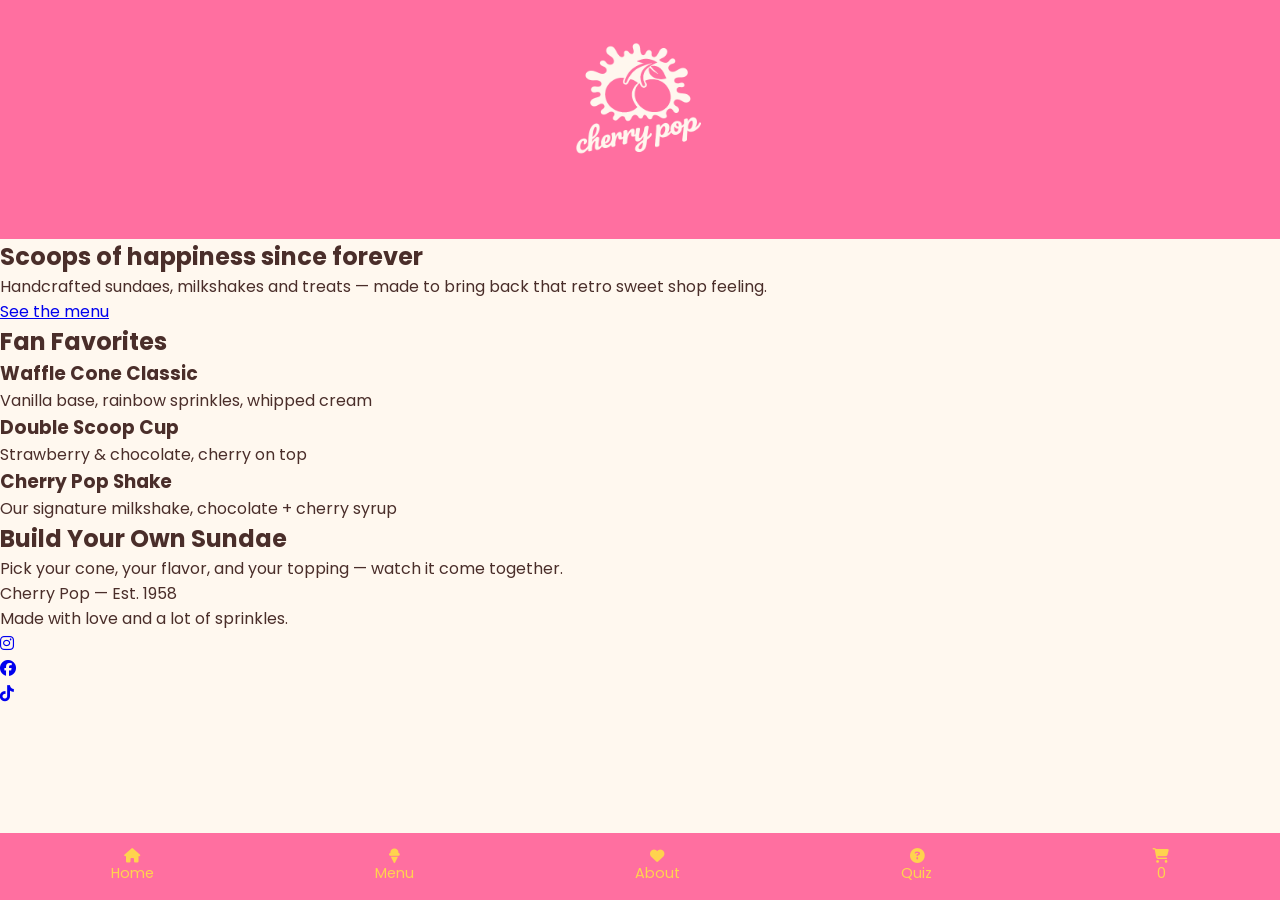
==== index.html @ 0ee55628 "feat: restructure nav for mobile bottom bar and style header - Updated nav HTML across all 5 pages: " ====
<!DOCTYPE html>
<html lang="en">
<head>
    <meta charset="UTF-8">
    <meta name="viewport" content="width=device-width, initial-scale=1.0">
    
    <title>Cherry Pop</title>

    <link rel="preconnect" href="https://fonts.googleapis.com">
    <link rel="preconnect" href="https://fonts.gstatic.com" crossorigin>
    <link href="https://fonts.googleapis.com/css2?family=Pacifico&family=Poppins:ital,wght@0,100;0,200;0,300;0,400;0,500;0,600;0,700;0,800;0,900;1,100;1,200;1,300;1,400;1,500;1,600;1,700;1,800;1,900&display=swap" rel="stylesheet">

    <link rel="stylesheet" href="https://cdnjs.cloudflare.com/ajax/libs/font-awesome/6.5.0/css/all.min.css">
    <link rel="stylesheet" href="style.css">
</head>
<body>
    <header>
        <img id="logo" src="assets/logo-cherry-pop-stencil.png" alt="Cherry Pop logo">

        <nav>
            <ul>
                <li>
                    <a href="index.html" class="active">
                        <i class="fa-solid fa-house"></i>
                        <span>Home</span>
                    </a>
                </li>
                <li>
                    <a href="menu.html" class="active">
                        <i class="fa-solid fa-ice-cream"></i>
                        <span>Menu</span>
                    </a>
                </li>
                <li>
                    <a href="about.html" class="active">
                        <i class="fa-solid fa-heart"></i>
                        <span>About</span>
                    </a>
                </li>
                <li>
                    <a href="quiz.html" class="active">
                        <i class="fa-solid fa-circle-question"></i>
                        <span>Quiz</span>
                    </a>
                </li>
                <li>
                    <a href="cart.html" class="cart-link active">
                        <i class="fa-solid fa-cart-shopping"></i>
                        <span id="cart-count">0</span>
                    </a>
                </li>
            </ul>
        </nav>
    </header>

    <main>
        <section class="hero">
            <h1>Scoops of happiness since forever</h1>

            <p>Handcrafted sundaes, milkshakes and treats — made to bring back that retro sweet shop feeling.</p>

            <a href="menu.html" class="cta-button">See the menu</a>
        </section>

        <section class="featured-products">
            <h2>Fan Favorites</h2>

            <div class="product-grid">
                <article class="product-card">
                    <h3>Waffle Cone Classic</h3>
                    <p>Vanilla base, rainbow sprinkles, whipped cream</p>
                </article>

                <article class="product-card">
                    <h3>Double Scoop Cup</h3>
                    <p>Strawberry & chocolate, cherry on top</p>
                </article>

                <article class="product-card">
                    <h3>Cherry Pop Shake</h3>
                    <p>Our signature milkshake, chocolate + cherry syrup</p>
                </article>
            </div>
        </section>

        <section class="sundae-builder">
            <h2>Build Your Own Sundae</h2>
            <p>Pick your cone, your flavor, and your topping — watch it come together.</p>

            <div id="sundae-builder-area"></div>
        </section>
    </main>

    <footer>
        <p>Cherry Pop — Est. 1958</p>
        <p>Made with love and a lot of sprinkles.</p>

        <ul class="social-media">
            <li><a href="#"><i class="fa-brands fa-instagram"></i></a></li>
            <li><a href="#"><i class="fa-brands fa-facebook"></i></a></li>
            <li><a href="#"><i class="fa-brands fa-tiktok"></i></a></li>
        </ul>
    </footer>

    <script src="script.js"></script>
</body>
</html>
---- style.css ----
:root {
    --color-pink: #FF6FA0;
    --color-yellow: #FFD34E;
    --color-mint: #4ECDC4;
    --color-cherry: #E8432F;
    --color-cream: #FFF8EF;
    --color-brown: #4A2E2A;

    --font-heading: 'Pacifico', cursive;
    --font-body: 'Poppins', sans-serif;

    --space-xs: 0.5rem;
    --space-sm: 1rem;
    --space-md: 1.5rem;
    --space-lg: 2.5rem;
    --space-xl: 4rem;
}

* {
    margin: 0;
    padding: 0;
    box-sizing: border-box;
}

body {
    padding-bottom: 4.5rem;
    font-family: var(--font-body);
    color: var(--color-brown);
    background-color: var(--color-cream);
}

header {
    background-color: var(--color-pink);
    padding: var(--space-sm);
    text-align: center;
}

#logo {
    width: 12.5rem;
    height: auto;
}

nav {
    position: fixed;
    bottom: 0;
    left: 0;
    z-index: 100;
    width: 100%;
    padding: var(--space-sm) 0;
    background-color: var(--color-pink);
}

nav ul {
    display: flex;
    justify-content: space-around;
    list-style: none;
}

nav ul li a {
    display: flex;
    flex-direction: column;
    align-items: center;
    color: var(--color-cream);
    font-size: 0.9rem;
    text-decoration: none;
}

nav ul li a.active {
    color: var(--color-yellow);
}
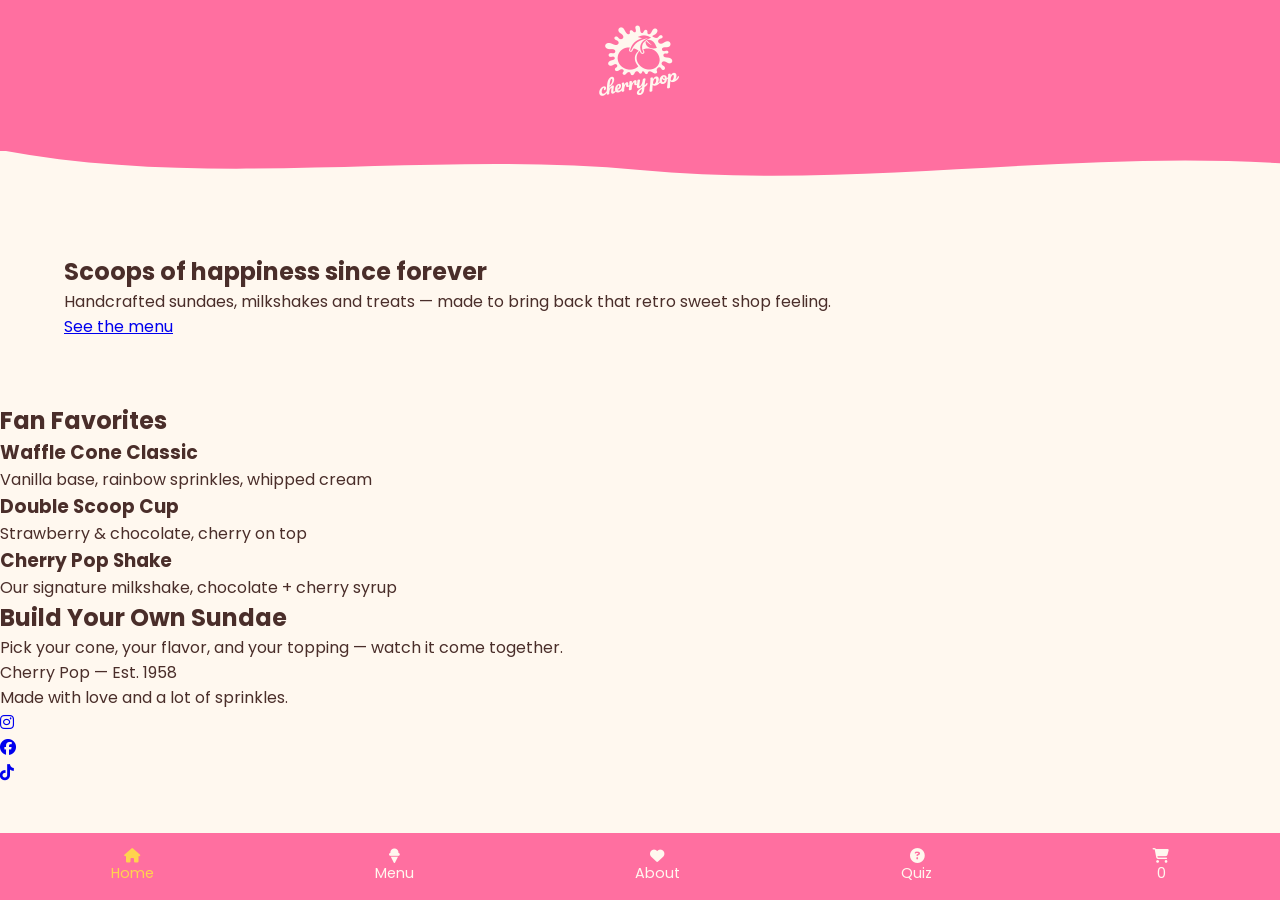
==== commit 9bc14f97: "feat: add header wave and adjust logo size - Added SVG wave decoration to the bottom edge of the hea" ====
--- a/index.html
+++ b/index.html
@@ -26,25 +26,25 @@
                     </a>
                 </li>
                 <li>
-                    <a href="menu.html" class="active">
+                    <a href="menu.html">
                         <i class="fa-solid fa-ice-cream"></i>
                         <span>Menu</span>
                     </a>
                 </li>
                 <li>
-                    <a href="about.html" class="active">
+                    <a href="about.html">
                         <i class="fa-solid fa-heart"></i>
                         <span>About</span>
                     </a>
                 </li>
                 <li>
-                    <a href="quiz.html" class="active">
+                    <a href="quiz.html">
                         <i class="fa-solid fa-circle-question"></i>
                         <span>Quiz</span>
                     </a>
                 </li>
                 <li>
-                    <a href="cart.html" class="cart-link active">
+                    <a href="cart.html" class="cart-link">
                         <i class="fa-solid fa-cart-shopping"></i>
                         <span id="cart-count">0</span>
                     </a>
@@ -52,6 +52,10 @@
             </ul>
         </nav>
     </header>
+
+    <svg class="header-wave" viewBox="0 0 1440 60" preserveAspectRatio="none">
+        <path d="M0,0 C240,60 480,0 720,30 C960,60 1200,0 1440,20 L1440,0 L0,0 Z" fill="currentColor"></path>
+    </svg>
 
     <main>
         <section class="hero">
--- a/style.css
+++ b/style.css
@@ -31,13 +31,21 @@
 
 header {
     background-color: var(--color-pink);
-    padding: var(--space-sm);
+    padding: var(--space-xs);
     text-align: center;
 }
 
 #logo {
-    width: 12.5rem;
+    width: 8rem;
     height: auto;
+}
+
+.header-wave {
+    width: 100%;
+    display: block;
+    height: 40px;
+    color: var(--color-pink);
+    margin-top: -1px;
 }
 
 nav {
@@ -67,4 +75,8 @@
 
 nav ul li a.active {
     color: var(--color-yellow);
+}
+
+.hero {
+    padding: var(--space-xl);
 }
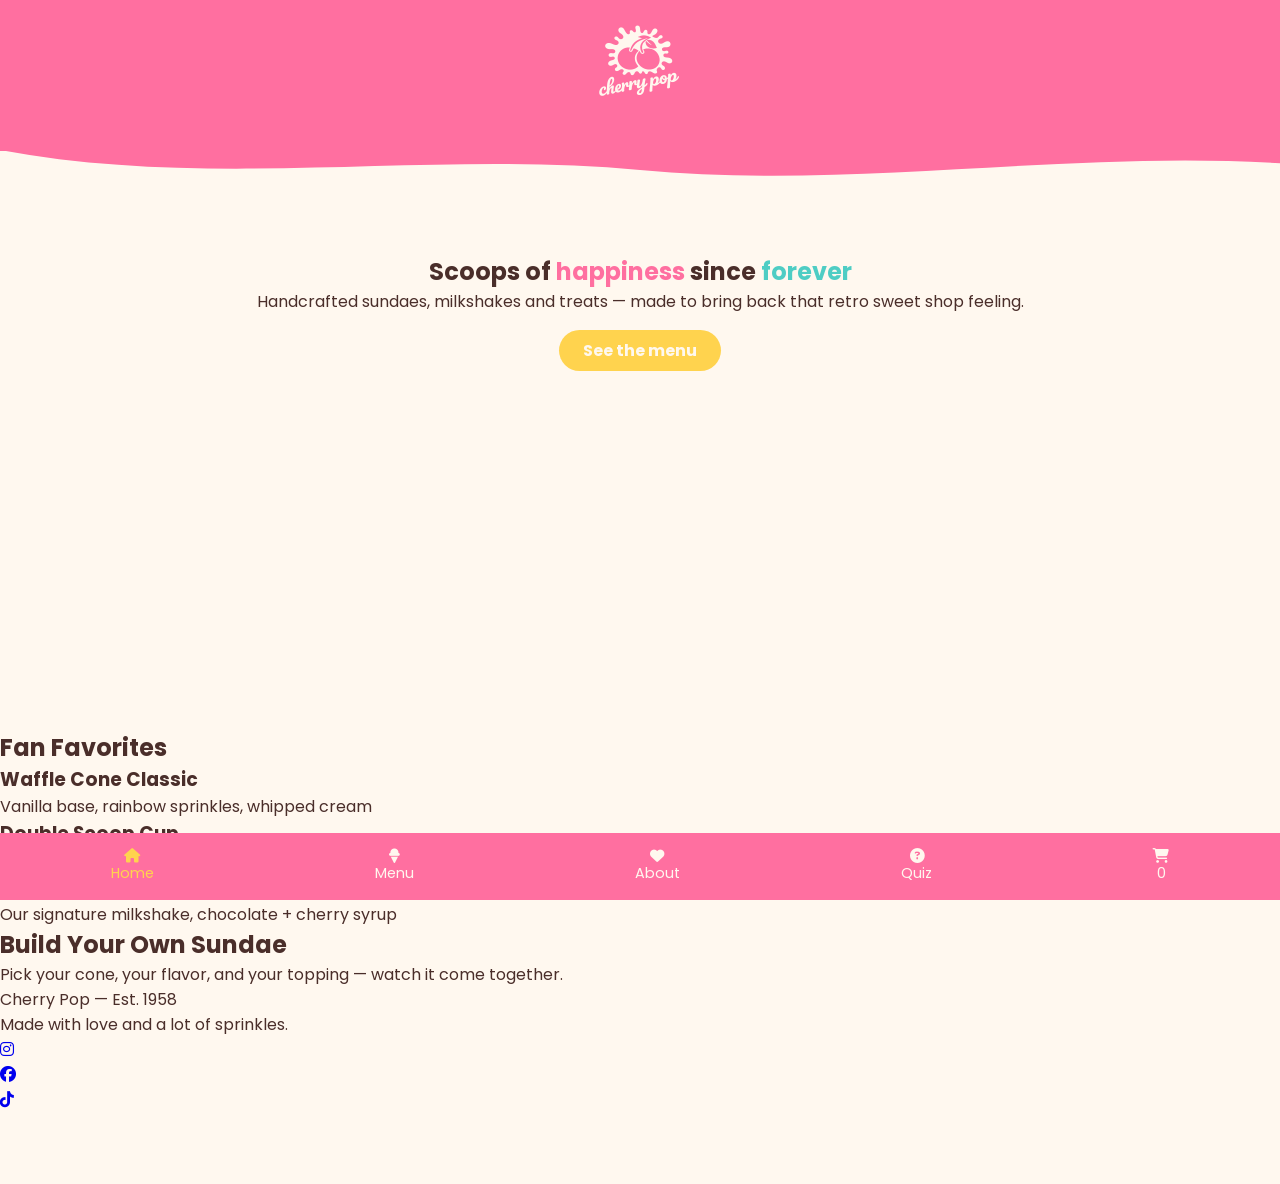
==== commit ed313610: "feat: style Hero section - Replaced background banner image with colored highlight words in the h1 (" ====
--- a/index.html
+++ b/index.html
@@ -59,7 +59,7 @@
 
     <main>
         <section class="hero">
-            <h1>Scoops of happiness since forever</h1>
+            <h1>Scoops of <span class="text-pink">happiness</span> since <span class="text-mint">forever</span></h1>
 
             <p>Handcrafted sundaes, milkshakes and treats — made to bring back that retro sweet shop feeling.</p>
 
--- a/style.css
+++ b/style.css
@@ -15,6 +15,11 @@
     --space-lg: 2.5rem;
     --space-xl: 4rem;
 }
+
+.text-pink { color: var(--color-pink); }
+.text-mint { color: var(--color-mint); }
+.text-yellow { color: var(--color-yellow); }
+.text-cherry { color: var(--color-cherry); }
 
 * {
     margin: 0;
@@ -78,5 +83,18 @@
 }
 
 .hero {
-    padding: var(--space-xl);
+    padding: var(--space-xl) var(--space-sm);
+    min-height: 60vh;
+    text-align: center;
+}
+
+.cta-button {
+    display: inline-block;
+    padding: var(--space-xs) var(--space-md);
+    margin-top: var(--space-sm);
+    border-radius: 999px;
+    color: var(--color-cream);
+    font-weight: bold;
+    text-decoration: none;
+    background-color: var(--color-yellow);
 }
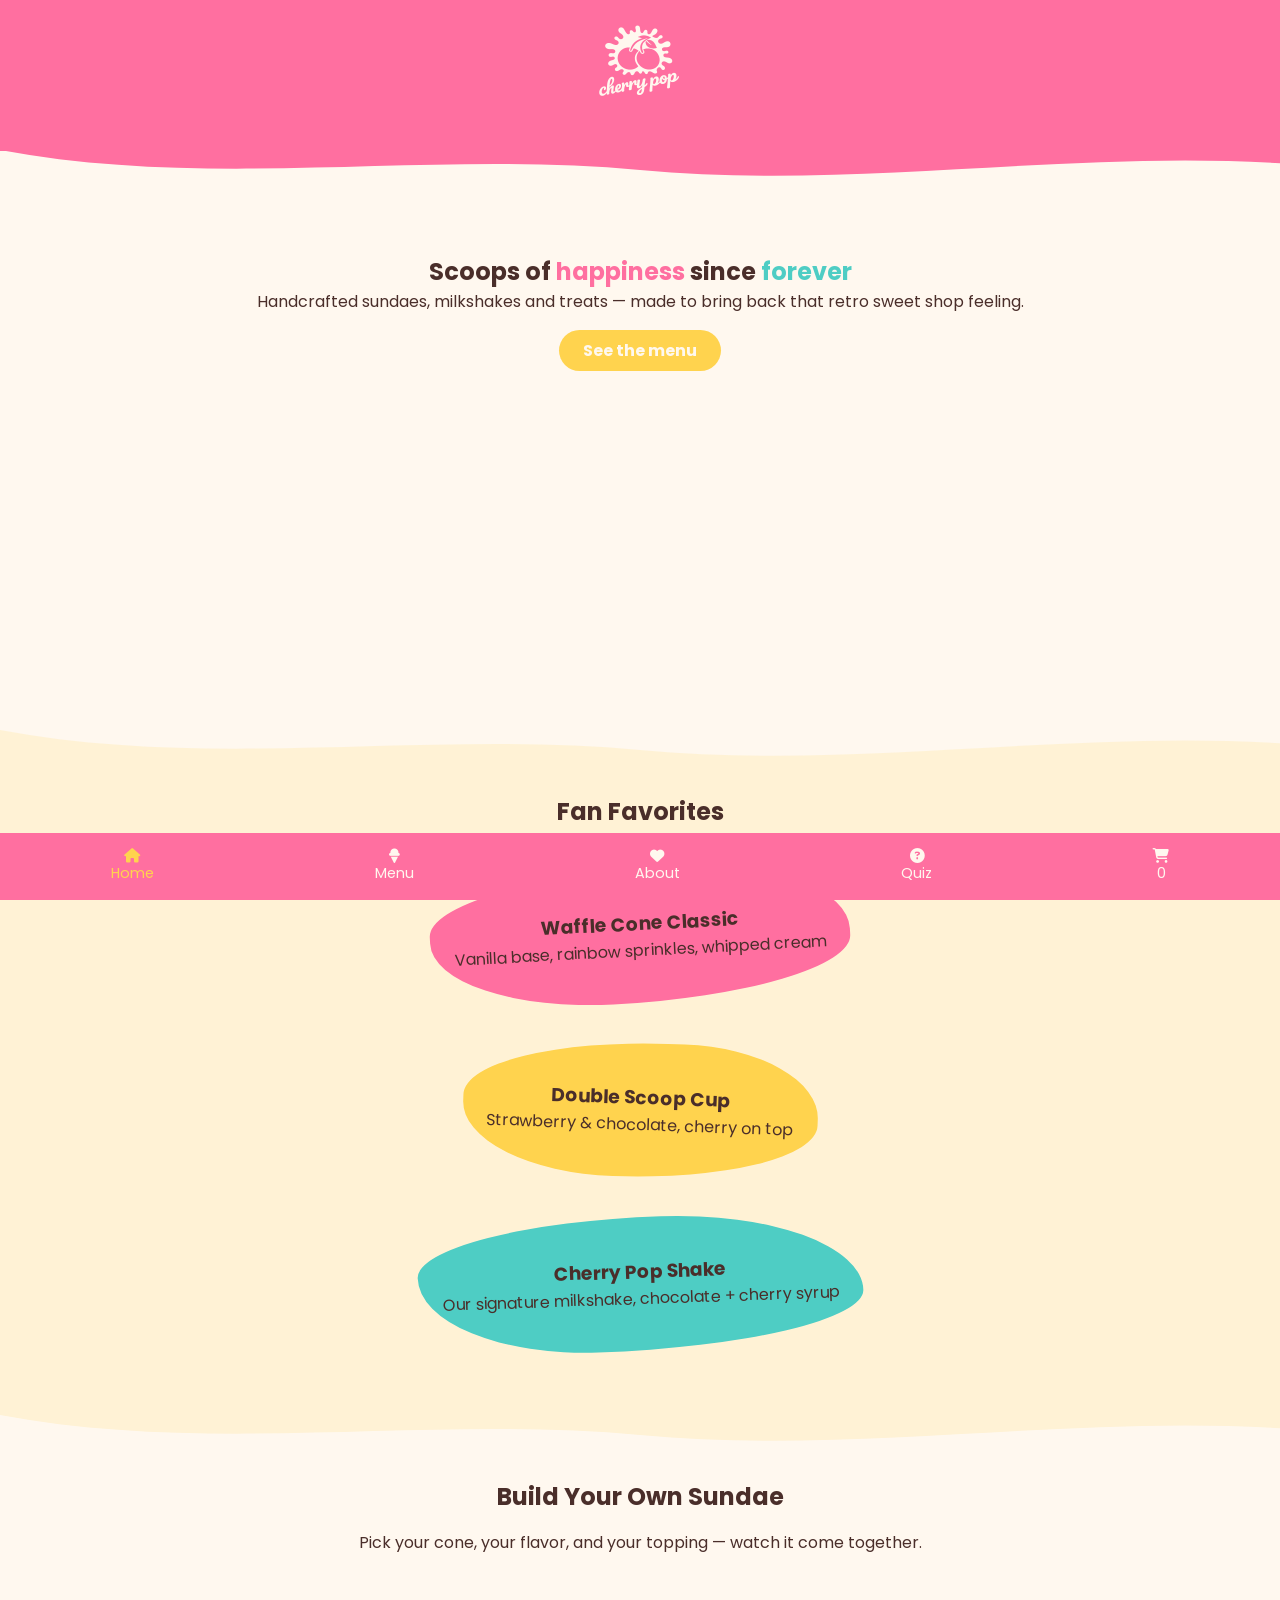
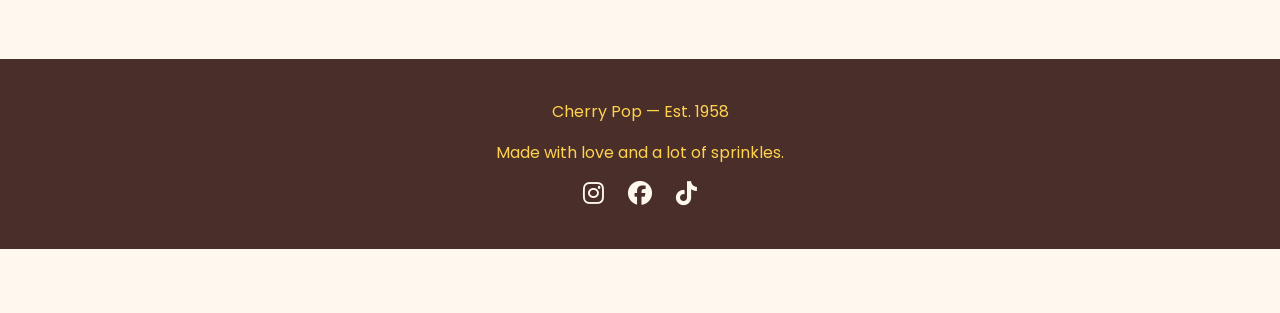
==== commit abef98ee: "feat: add wave dividers between Home sections - Added --color-cream-alt variable (subtle warm variat" ====
--- a/index.html
+++ b/index.html
@@ -66,6 +66,10 @@
             <a href="menu.html" class="cta-button">See the menu</a>
         </section>
 
+        <svg class="section-wave section-wave--cream" viewBox="0 0 1440 60" preserveAspectRatio="none">
+            <path d="M0,0 C240,60 480,0 720,30 C960,60 1200,0 1440,20 L1440,0 L0,0 Z" fill="currentColor"></path>
+        </svg>
+
         <section class="featured-products">
             <h2>Fan Favorites</h2>
 
@@ -86,6 +90,10 @@
                 </article>
             </div>
         </section>
+
+        <svg class="section-wave section-wave--cream-alt" viewBox="0 0 1440 60" preserveAspectRatio="none">
+            <path d="M0,0 C240,60 480,0 720,30 C960,60 1200,0 1440,20 L1440,0 L0,0 Z" fill="currentColor"></path>
+        </svg>
 
         <section class="sundae-builder">
             <h2>Build Your Own Sundae</h2>
--- a/style.css
+++ b/style.css
@@ -5,6 +5,7 @@
     --color-cherry: #E8432F;
     --color-cream: #FFF8EF;
     --color-brown: #4A2E2A;
+    --color-cream-alt: color-mix(in srgb, var(--color-cream) 92%, var(--color-yellow) 18%);
 
     --font-heading: 'Pacifico', cursive;
     --font-body: 'Poppins', sans-serif;
@@ -28,11 +29,28 @@
 }
 
 body {
-    padding-bottom: 4.5rem;
+    padding-bottom: 4rem;
     font-family: var(--font-body);
     color: var(--color-brown);
     background-color: var(--color-cream);
 }
+
+.section-wave {
+    display: block;
+    width: 100%;
+    height: 40px;
+    margin-bottom: -40px;
+}
+
+.section-wave--cream-alt {
+    color: var(--color-cream-alt);
+}
+
+.section-wave--cream {
+    color: var(--color-cream);
+}
+
+/* ===== HEADER & NAV ===== */
 
 header {
     background-color: var(--color-pink);
@@ -82,6 +100,8 @@
     color: var(--color-yellow);
 }
 
+/* ===== HOME - HERO ===== */
+
 .hero {
     padding: var(--space-xl) var(--space-sm);
     min-height: 60vh;
@@ -97,4 +117,344 @@
     font-weight: bold;
     text-decoration: none;
     background-color: var(--color-yellow);
-}+}
+
+.featured-products {
+    padding: var(--space-xl) var(--space-sm);
+    background-color: var(--color-cream-alt);
+    text-align: center;
+}
+
+.featured-products h2 {
+    margin-bottom: var(--space-lg);
+}
+
+.product-grid {
+    display: flex;
+    flex-direction: column;
+    align-items: center;
+    gap: var(--space-lg);
+}
+
+.product-card {
+    max-width: 75%;
+    padding: var(--space-lg) var(--space-md);
+    text-align: center;
+}
+
+.product-card:nth-child(1) {
+    background-color: var(--color-pink);
+    border-radius: 60% 40% 60% 45% / 45% 55% 45% 55%;
+    transform: rotate(-3deg);
+}
+
+.product-card:nth-child(2) {
+    background-color: var(--color-yellow);
+    border-radius: 60% 40% 60% 45% / 45% 55% 45% 55%;
+    transform: rotate(2deg);
+}
+
+.product-card:nth-child(3) {
+    background-color: var(--color-mint);
+    border-radius: 55% 45% 60% 40% / 40% 60% 40% 60%;
+    transform: rotate(-2deg);
+}
+
+.sundae-builder {
+    padding: var(--space-xl) var(--space-sm);
+    text-align: center;
+}
+
+.sundae-builder h2 {
+    margin-bottom: var(--space-sm);
+}
+
+.sundae-builder p {
+    margin-bottom: var(--space-lg);
+}
+
+/* ===== MENU PAGE ===== */
+
+.menu {
+    padding: var(--space-xl) var(--space-sm);
+    text-align: center;
+}
+
+.menu h1 {
+    margin-bottom: var(--space-lg);
+}
+
+.filter-buttons {
+    display: flex;
+    flex-wrap: wrap;
+    justify-content: center;
+    gap: var(--space-xs);
+    margin-bottom: var(--space-lg);
+}
+
+.filter-buttons button {
+    padding: var(--space-xs) var(--space-sm);
+    border: none;
+    border-radius: 999px;
+    background-color: var(--color-mint);
+    color: var(--color-cream);
+    font-weight: bold;
+    cursor: pointer;
+}
+
+.menu .product-grid {
+    display: flex;
+    flex-direction: column;
+    gap: var(--space-md);
+}
+
+.menu .product-card {
+    border-radius: 1rem;
+    padding: var(--space-md);
+    text-align: left;
+    transform: none;
+}
+
+.menu .product-card[data-category="cones"] {
+    background-color: color-mix(in srgb, var(--color-pink) 20%, white);
+}
+
+.menu .product-card[data-category="cups"] {
+    background-color: color-mix(in srgb, var(--color-yellow) 20%, white);
+}
+
+.menu .product-card[data-category="shakes"] {
+    background-color: color-mix(in srgb, var(--color-mint) 20%, white);
+}
+
+.price {
+    font-weight: bold;
+    margin-top: var(--space-xs);
+    color: var(--color-cherry);
+}
+
+.add-to-cart {
+    display: inline-block;
+    width: 100%;
+    margin-top: var(--space-sm);
+    padding: var(--space-xs);
+    border: none;
+    border-radius: 999px;
+    background-color: var(--color-pink);
+    color: var(--color-cream);
+    font-weight: bold;
+    cursor: pointer;
+}
+
+/* ===== ABOUT PAGE ===== */
+
+.about {
+    padding: var(--space-xl) var(--space-sm);
+    text-align: center;
+}
+
+.about h1 {
+    margin-bottom: var(--space-lg);
+}
+
+.about-story {
+    text-align: left;
+    margin-bottom: var(--space-lg);
+}
+
+.about-story p {
+    margin-bottom: var(--space-md);
+    line-height: 1.8;
+}
+
+.timeline {
+    margin-bottom: var(--space-xl);
+}
+
+.timeline h2 {
+    text-align: center;
+    margin-bottom: var(--space-lg);
+}
+
+.timeline-list {
+    display: flex;
+    flex-direction: column;
+    gap: var(--space-lg);
+    padding-left: var(--space-md);
+    list-style: none;
+    border-left: 3px solid var(--color-mint);
+}
+
+.timeline-list li {
+    position: relative;
+}
+
+.timeline-list li::before {
+    content: "";
+    position: absolute;
+    left: -2.075rem;
+    top: 0.10rem;
+    width: 1rem;
+    height: 1rem;
+    border-radius: 50%;
+    background-color: var(--color-mint);
+}
+
+.team {
+    text-align: center;
+}
+
+.team h2 {
+    margin-bottom: var(--space-lg);
+}
+
+.team-grid {
+    display: flex;
+    flex-direction: column;
+    gap: var(--space-lg);
+}
+
+.team-member {
+    padding: var(--space-lg) var(--space-md);
+    border-radius: 1rem;
+}
+
+.team-member:nth-child(1) {
+    background-color: color-mix(in srgb, var(--color-pink) 15%, white);
+}
+
+.team-member:nth-child(2) {
+    background-color: color-mix(in srgb, var(--color-mint) 15%, white);
+}
+
+.team-member img {
+    background-color: var(--color-cream);
+    width: 8rem;
+    height: 8rem;
+    border-radius: 50%;
+    margin-bottom: var(--space-sm);
+}
+
+/* ===== QUIZ PAGE ===== */
+
+.quiz {
+    padding: var(--space-xl) var(--space-sm);
+    text-align: center;
+}
+
+.quiz h1,
+.quiz-question,
+.quiz-question h2 {
+    margin-bottom: var(--space-lg);
+}
+
+.quiz-options {
+    display: flex;
+    flex-direction: column;
+    gap: var(--space-lg);
+}
+
+.quiz-options input[type="radio"] {
+    position: absolute;
+    opacity: 0;
+}
+
+.quiz-options label {
+    display: block;
+    padding: var(--space-sm);
+    border-radius: 1rem;
+    background-color: var(--color-cream);
+    border: 2px solid var(--color-mint);
+    cursor: pointer;
+}
+
+.quiz-options label:has(input:checked) {
+    background-color: var(--color-mint);
+    color: var(--color-cream);
+}
+
+.quiz-form button[type="submit"] {
+    display: block;
+    max-width: 80%;
+    margin: var(--space-lg) auto 0;
+    padding: var(--space-xs) var(--space-sm);
+    border: none;
+    border-radius: 999px;
+    background-color: var(--color-cherry);
+    color: var(--color-cream);
+    font-weight: bold;
+    cursor: pointer;
+}
+
+#quiz-result {
+    margin-top: var(--space-xl);
+    padding: var(--space-lg);
+    border-radius: 1rem;
+    background-color: var(--color-yellow);
+    text-align: center;
+}
+
+/* ===== CART PAGE ===== */
+
+.cart {
+    padding: var(--space-xl) var(--space-sm);
+    text-align: center;
+}
+
+.cart h1 {
+    margin-bottom: var(--space-lg);
+}
+
+#empty-cart-message {
+    padding: var(--space-lg) 0;
+    color: var(--color-brown);
+}
+
+.cart-summary {
+    margin-top: var(--space-lg);
+    padding: var(--space-lg);
+    border-radius: 1rem;
+    background-color: color-mix(in srgb, var(--color-pink) 15%, white);
+}
+
+.cart-summary p {
+    margin-bottom: var(--space-md);
+    font-size: 1.25rem;
+    font-weight: bold;
+}
+
+.cart-summary button {
+    display: block;
+    width: 100%;
+    padding: var(--space-sm);
+    border: none;
+    border-radius: 999px;
+    background-color: var(--color-pink);
+    color: var(--color-cream);
+    font-weight: bold;
+    cursor: pointer;
+}
+
+footer {
+    display: flex;
+    flex-direction: column;
+    align-items: center;
+    gap: var(--space-sm);
+    padding: var(--space-lg) var(--space-sm);
+    text-align: center;
+    background-color: var(--color-brown);
+    color: var(--color-yellow);
+}
+
+.social-media {
+    display: flex;
+    justify-content: center;
+    gap: var(--space-md);
+    list-style-type: none;
+}
+
+.social-media li a i {
+    color: var(--color-cream);
+    font-size: 1.5rem;
+}
+
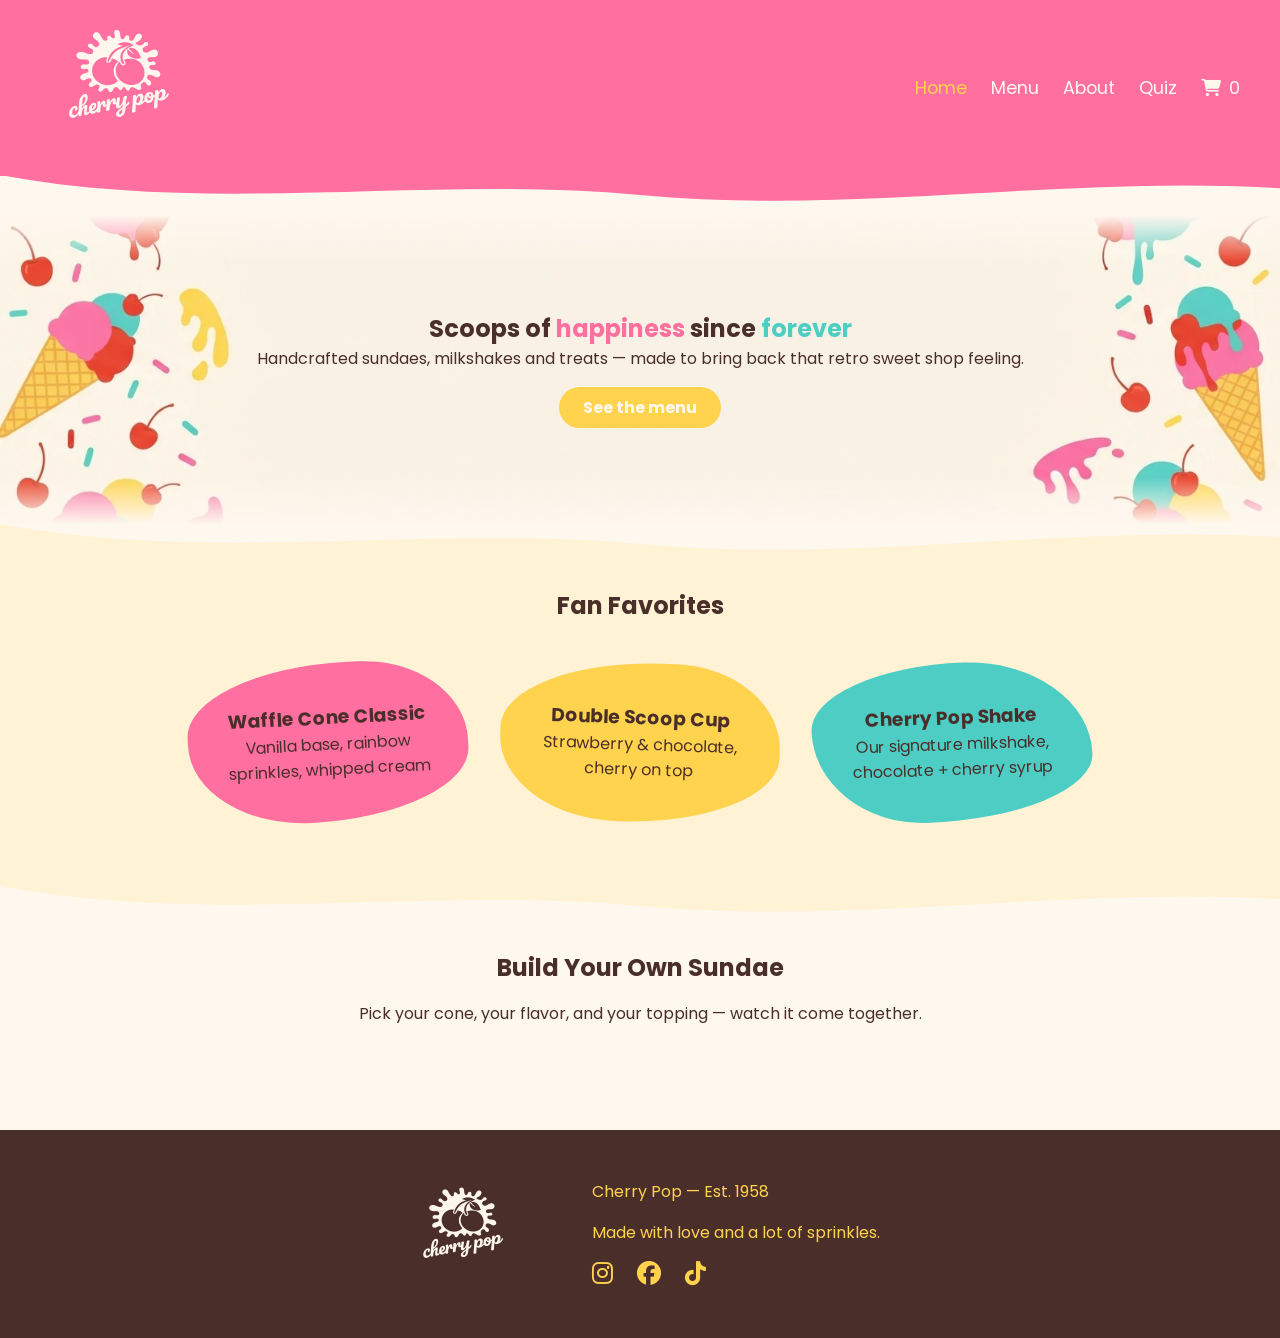
==== commit 5abefa0e: "feat: add desktop styles for Quiz, add logo to footer - Quiz form and result area constrained to max" ====
--- a/index.html
+++ b/index.html
@@ -104,14 +104,17 @@
     </main>
 
     <footer>
-        <p>Cherry Pop — Est. 1958</p>
-        <p>Made with love and a lot of sprinkles.</p>
+        <img src="assets/logo-cherry-pop-stencil.png" alt="Cherry Pop logo" class="footer-logo">
 
-        <ul class="social-media">
-            <li><a href="#"><i class="fa-brands fa-instagram"></i></a></li>
-            <li><a href="#"><i class="fa-brands fa-facebook"></i></a></li>
-            <li><a href="#"><i class="fa-brands fa-tiktok"></i></a></li>
-        </ul>
+        <div class="footer-info">
+            <p>Cherry Pop — Est. 1958</p>
+            <p>Made with love and a lot of sprinkles.</p>
+            <ul class="social-media">
+                <li><a href="#"><i class="fa-brands fa-instagram"></i></a></li>
+                <li><a href="#"><i class="fa-brands fa-facebook"></i></a></li>
+                <li><a href="#"><i class="fa-brands fa-tiktok"></i></a></li>
+            </ul>
+        </div>
     </footer>
 
     <script src="script.js"></script>
--- a/style.css
+++ b/style.css
@@ -446,6 +446,11 @@
     color: var(--color-yellow);
 }
 
+.footer-logo {
+    width: 8rem;
+    height: auto;
+}
+
 .social-media {
     display: flex;
     justify-content: center;
@@ -454,7 +459,169 @@
 }
 
 .social-media li a i {
-    color: var(--color-cream);
+    color: var(--color-yellow);
     font-size: 1.5rem;
 }
 
+@media (min-width: 1024px) {
+    body {
+        padding-bottom: 0;
+    }
+
+    header {
+        display: flex;
+        justify-content: space-between;
+        align-items: center;
+        padding: var(--space-xs) var(--space-lg);
+    }
+
+    #logo {
+        width: 10rem;
+    }
+
+    nav {
+        position: static;
+        width: auto;
+        background-color: transparent;
+    }
+
+    nav ul {
+        display: flex;
+        gap: var(--space-md);
+        list-style: none;
+    }
+
+    nav ul li a {
+        flex-direction: row;
+        font-size: 1.1rem;
+    }
+
+    nav ul li a:not(.cart-link) i {
+        display: none !important;
+    }
+
+    .cart-link {
+        flex-direction: row;
+        gap: var(--space-xs);
+    }
+
+    .hero {
+        min-height: auto;
+        padding: 6rem var(--space-lg);
+        background-image: url("../assets/hero-banner.webp");
+        background-size: cover;
+        background-position: center;
+        mask-image: linear-gradient(to bottom, transparent, black 15%, black 85%, transparent);
+    }
+
+    .featured-products .product-grid {
+        display: flex;
+        flex-direction: row;
+        justify-content: center;
+        gap: 2rem;
+        align-items: center;
+    }
+
+    .featured-products .product-card {
+        max-width: 280px;
+        transition: transform 0.3s ease;
+    }
+
+    .featured-products .product-card:nth-child(1):hover {
+    transform: rotate(3deg);
+    }
+
+    .featured-products .product-card:nth-child(2):hover {
+        transform: rotate(-2deg);
+    }
+
+    .featured-products .product-card:nth-child(3):hover {
+        transform: rotate(2deg);
+    }
+
+    .sundae-builder p {
+        max-width: 600px;
+        margin-left: auto;
+        margin-right: auto;
+    }
+
+    .menu .product-grid {
+        display: grid;
+        grid-template-columns: repeat(3, 1fr);
+        gap: 1rem;
+        max-width: 1100px;
+        margin-left: auto;
+        margin-right: auto;
+    }
+
+    .menu .product-card {
+        display: flex;
+        flex-direction: column;
+        height: 100%;
+        max-width: none;
+    }
+
+    .menu .product-card .add-to-cart {
+        margin-top: auto;
+    }
+
+    .about-story {
+        max-width: 700px;
+        margin-left: auto;
+        margin-right: auto;
+    }
+
+    .timeline {
+        background-color: var(--color-cream-alt);
+        padding: var(--space-xl) var(--space-sm);
+    }
+
+    .timeline-list {
+        max-width: 600px;
+        margin-left: auto;
+        margin-right: auto;
+    }
+
+    .team-grid {
+        display: flex;
+        flex-direction: row;
+        gap: 2rem;
+        justify-content: center;
+    }
+
+    .team-member {
+        flex: 1;
+        max-width: 420px;
+    }
+
+    .quiz-form {
+        max-width: 600px;
+        margin-left: auto;
+        margin-right: auto;
+    }
+
+    #quiz-result {
+        max-width: 600px;
+        margin-left: auto;
+        margin-right: auto;
+    }
+
+    footer {
+        flex-direction: row;
+        justify-content: center;
+        align-items: center;
+        gap: var(--space-xl);
+        text-align: left;
+    }
+
+    .footer-info {
+        display: flex;
+        flex-direction: column;
+        gap: var(--space-sm);
+    }
+
+    .social-media {
+        justify-content: flex-start;
+    }
+}
+
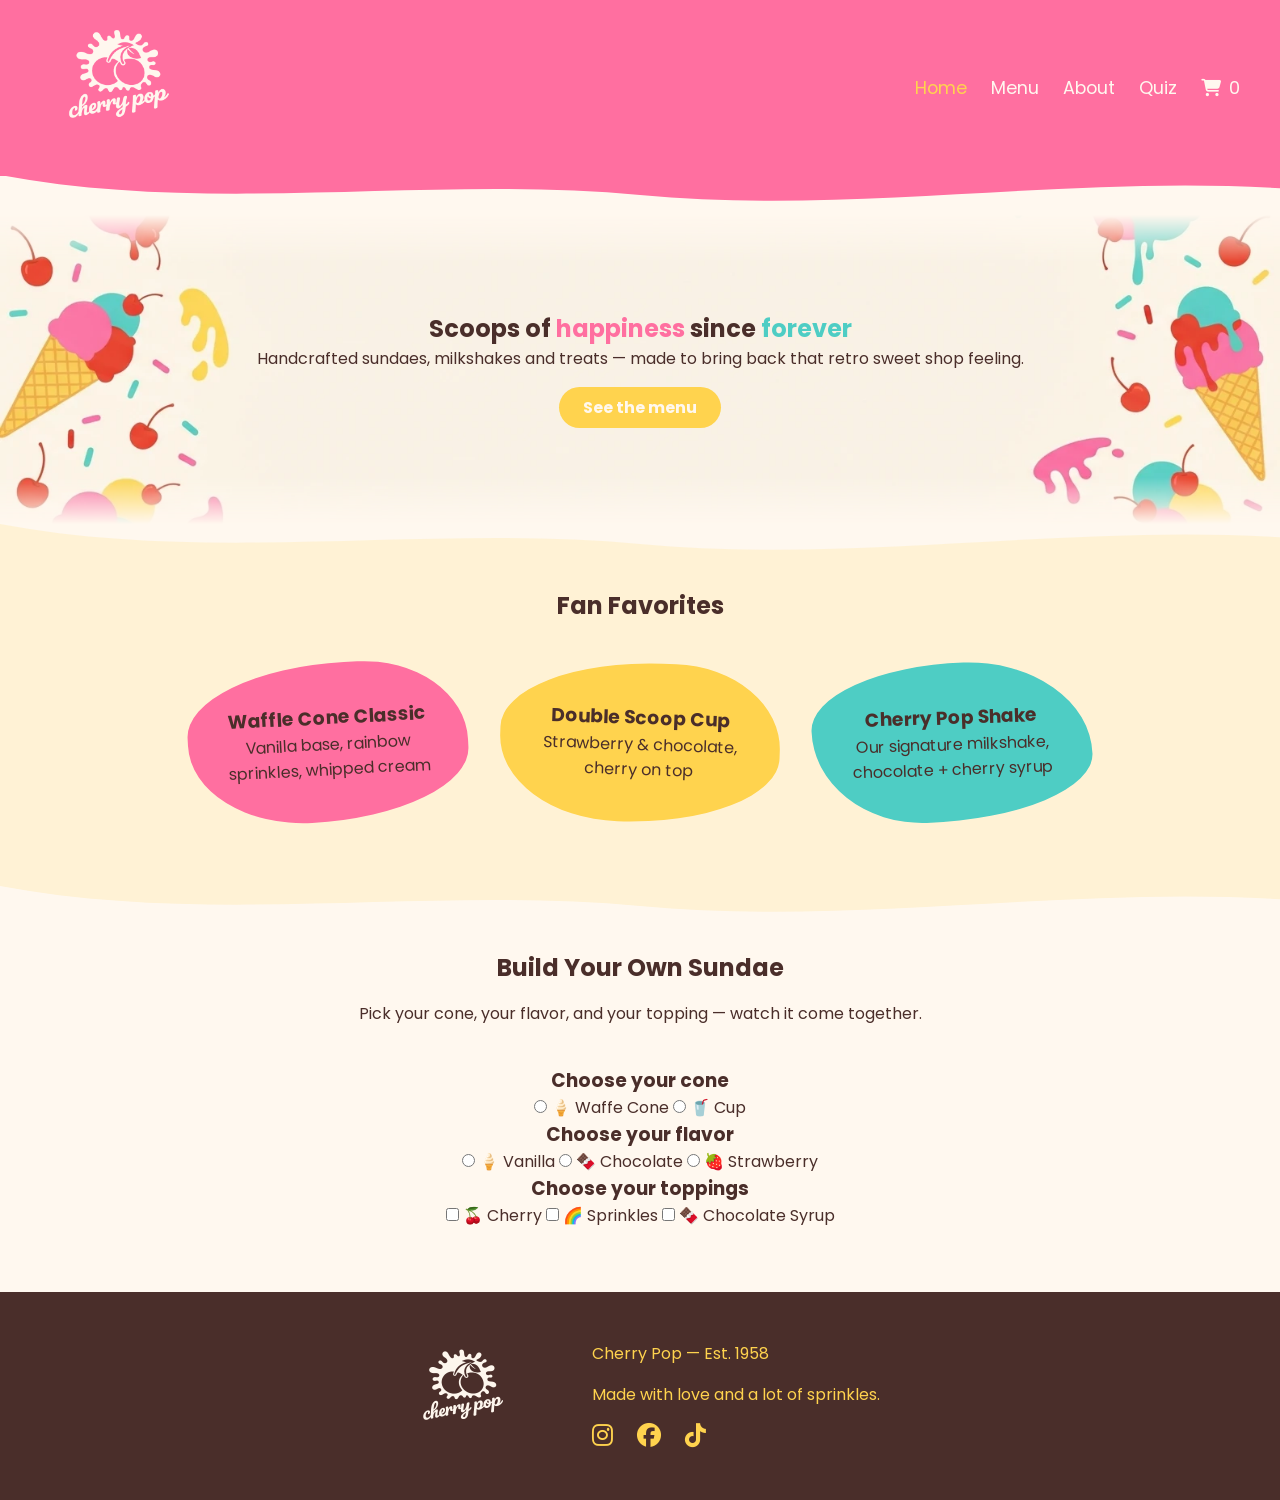
==== commit 22814636: "feat: add Sundae Builder markup and read selected values - Added cone/flavor (radio) and toppings (c" ====
--- a/index.html
+++ b/index.html
@@ -99,7 +99,58 @@
             <h2>Build Your Own Sundae</h2>
             <p>Pick your cone, your flavor, and your topping — watch it come together.</p>
 
-            <div id="sundae-builder-area"></div>
+            <div id="sundae-builder-area">
+                <div class="cone">
+                    <h3>Choose your cone</h3>
+                    <label>
+                        <input type="radio" name="cone" value="waffle-cone">
+                        &#x1F366 Waffe Cone
+                    </label>
+
+                    <label>
+                        <input type="radio" name="cone" value="cup">
+                        &#x1F964 Cup
+                    </label>
+                </div>
+
+                <div class="flavor">
+                    <h3>Choose your flavor</h3>
+                    <label>
+                        <input type="radio" name="flavor" value="vanilla">
+                        &#x1F366 Vanilla
+                    </label>
+
+                    <label>
+                        <input type="radio" name="flavor" value="chocolate">
+                        &#x1F36B Chocolate
+                    </label>
+
+                    <label>
+                        <input type="radio" name="flavor" value="strawberry">
+                        &#x1F353 Strawberry
+                    </label>
+                </div>
+
+                <div class="toppings">
+                    <h3>Choose your toppings</h3>
+                    <label>
+                        <input type="checkbox" name="topping" value="cherry">
+                        &#x1F352 Cherry
+                    </label>
+
+                    <label>
+                        <input type="checkbox" name="topping" value="sprinkles">
+                        &#x1F308 Sprinkles
+                    </label>
+
+                    <label>
+                        <input type="checkbox" name="topping" value="chocolate-syrup">
+                        &#x1F36B Chocolate Syrup
+                    </label>
+                </div>
+
+                <div id="sundae-preview"></div>
+            </div>
         </section>
     </main>
 
@@ -117,6 +168,7 @@
         </div>
     </footer>
 
-    <script src="script.js"></script>
+    <script src="js/cart.js"></script>
+    <script src="js/sundae.js"></script>
 </body>
 </html>
--- a/style.css
+++ b/style.css
@@ -200,6 +200,10 @@
     color: var(--color-cream);
     font-weight: bold;
     cursor: pointer;
+}
+
+.filter-buttons button.active {
+    background-color: var(--color-pink);
 }
 
 .menu .product-grid {
@@ -249,12 +253,21 @@
 /* ===== ABOUT PAGE ===== */
 
 .about {
+    position: relative;
     padding: var(--space-xl) var(--space-sm);
     text-align: center;
 }
 
 .about h1 {
     margin-bottom: var(--space-lg);
+}
+
+.decorative-cherry--about {
+    position: absolute;
+    top: 4rem;
+    right: 6rem;
+    width: 4rem;
+    transform: rotate(-15deg);
 }
 
 .about-story {
@@ -315,6 +328,7 @@
 }
 
 .team-member {
+    position: relative;
     padding: var(--space-lg) var(--space-md);
     border-radius: 1rem;
 }
@@ -327,7 +341,7 @@
     background-color: color-mix(in srgb, var(--color-mint) 15%, white);
 }
 
-.team-member img {
+.member-photo {
     background-color: var(--color-cream);
     width: 8rem;
     height: 8rem;
@@ -335,11 +349,36 @@
     margin-bottom: var(--space-sm);
 }
 
+.decorative-cherry--team-1 {
+    position: absolute;
+    top: -1rem;
+    left: -1rem;
+    width: 4rem;
+    transform: rotate(-20deg);
+}
+
+.decorative-cherry--team-2 {
+    position: absolute;
+    bottom: -1rem;
+    right: -1rem;
+    width: 4rem;
+    transform: rotate(15deg);
+}
+
 /* ===== QUIZ PAGE ===== */
 
 .quiz {
+    position: relative;
     padding: var(--space-xl) var(--space-sm);
     text-align: center;
+}
+
+.decorative-cherry--quiz {
+    position: absolute;
+    top: 1.2rem;
+    right: 20.5rem;
+    width: 4rem;
+    transform: rotate(15deg);
 }
 
 .quiz h1,
@@ -373,7 +412,7 @@
     color: var(--color-cream);
 }
 
-.quiz-form button[type="submit"] {
+#quiz-form button[type="submit"] {
     display: block;
     max-width: 80%;
     margin: var(--space-lg) auto 0;
@@ -387,11 +426,23 @@
 }
 
 #quiz-result {
+    position: relative;
     margin-top: var(--space-xl);
     padding: var(--space-lg);
     border-radius: 1rem;
     background-color: var(--color-yellow);
     text-align: center;
+}
+
+.result-content {
+    display: flex;
+    flex-direction: column;
+    align-items: center;
+    gap: var(--space-sm);
+}
+
+.result-content img {
+    width: 100px;
 }
 
 /* ===== CART PAGE ===== */
@@ -565,6 +616,14 @@
         margin-top: auto;
     }
 
+    .decorative-cherry--about {
+        position: absolute;
+        top: 3.5rem;
+        right: 32.5rem;
+        width: 5rem;
+        transform: rotate(-15deg);
+    }
+
     .about-story {
         max-width: 700px;
         margin-left: auto;
@@ -594,6 +653,22 @@
         max-width: 420px;
     }
 
+    .decorative-cherry--team-1 {
+        position: absolute;
+        top: -2rem;
+        left: -2rem;
+        width: 5rem;
+        transform: rotate(-20deg);
+    }
+
+    .decorative-cherry--team-2 {
+        position: absolute;
+        bottom: -2rem;
+        right: -2rem;
+        width: 5rem;
+        transform: rotate(15deg);
+    }
+
     .quiz-form {
         max-width: 600px;
         margin-left: auto;
@@ -602,6 +677,12 @@
 
     #quiz-result {
         max-width: 600px;
+        margin-left: auto;
+        margin-right: auto;
+    }
+
+    .cart {
+        max-width: 700px;
         margin-left: auto;
         margin-right: auto;
     }
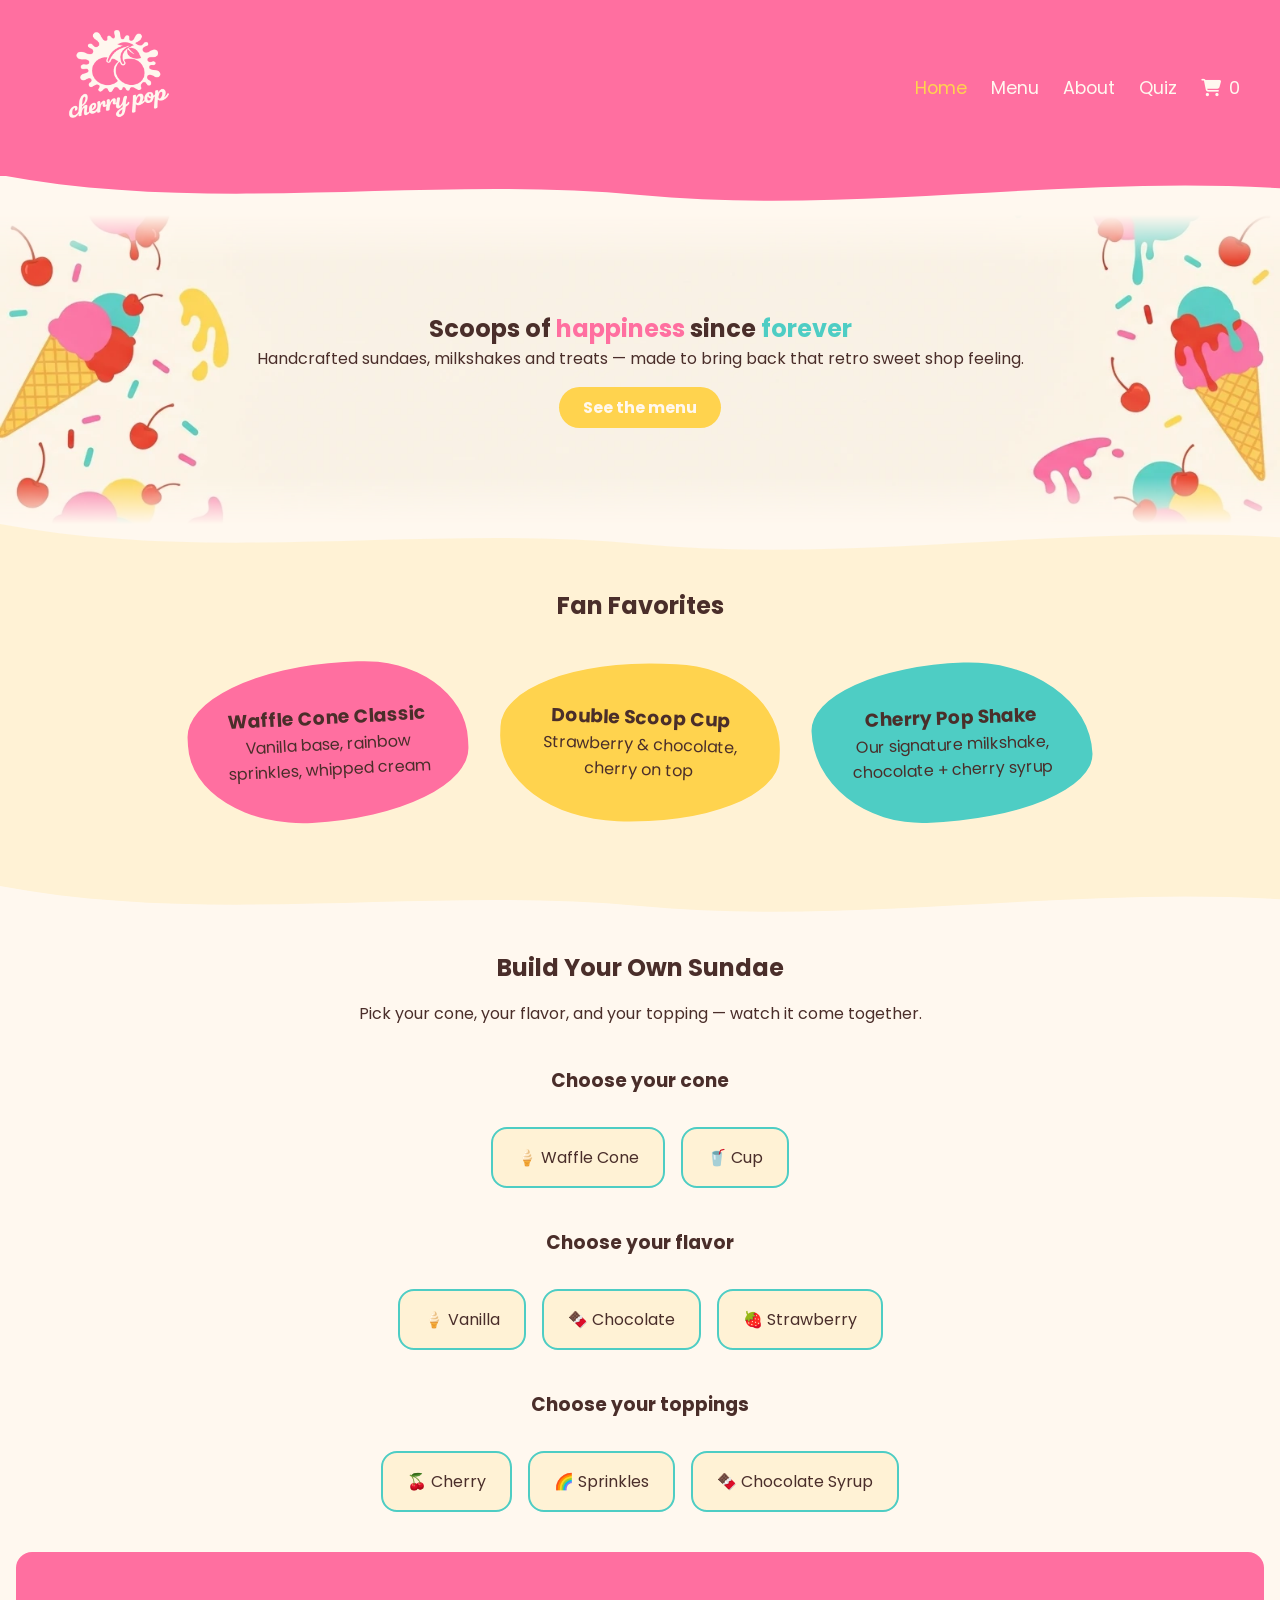
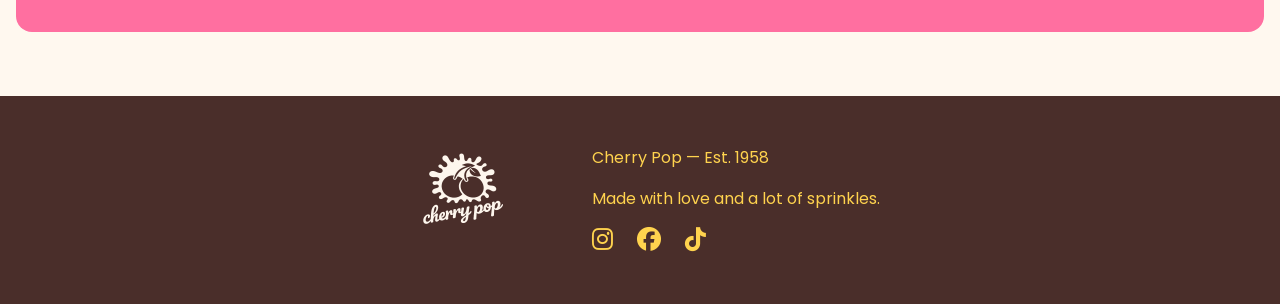
==== commit eab68c57: "feat: style Sundae Builder options and preview - Fixed "Waffe Cone" typo - Options styled as clickab" ====
--- a/index.html
+++ b/index.html
@@ -104,7 +104,7 @@
                     <h3>Choose your cone</h3>
                     <label>
                         <input type="radio" name="cone" value="waffle-cone">
-                        &#x1F366 Waffe Cone
+                        &#x1F366 Waffle Cone
                     </label>
 
                     <label>
--- a/style.css
+++ b/style.css
@@ -171,6 +171,53 @@
 
 .sundae-builder p {
     margin-bottom: var(--space-lg);
+}
+
+.cone, .flavor, .toppings {
+    display: flex;
+    flex-wrap: wrap;
+    justify-content: center;
+    gap: var(--space-sm);
+    margin-bottom: var(--space-lg);
+}
+
+.cone h3, .flavor h3, .toppings h3 {
+    width: 100%;
+    text-align: center;
+    margin-bottom: var(--space-sm);
+}
+
+#sundae-builder-area label {
+    display: block;
+    padding: var(--space-sm) var(--space-md);
+    border-radius: 1rem;
+    background-color: var(--color-cream-alt);
+    border: 2px solid var(--color-mint);
+    cursor: pointer;
+}
+
+#sundae-builder-area input {
+    position: absolute;
+    opacity: 0;
+}
+
+#sundae-builder-area label:has(input:checked) {
+    background-color: var(--color-mint);
+    color: var(--color-cream);
+}
+
+#sundae-preview {
+    margin-top: var(--space-lg);
+    padding: var(--space-lg);
+    border-radius: 1rem;
+    background-color: var(--color-pink);
+    color: var(--color-cream);
+    text-align: center;
+    font-weight: bold;
+}
+
+.highlight {
+    color: var(--color-yellow);
 }
 
 /* ===== MENU PAGE ===== */
